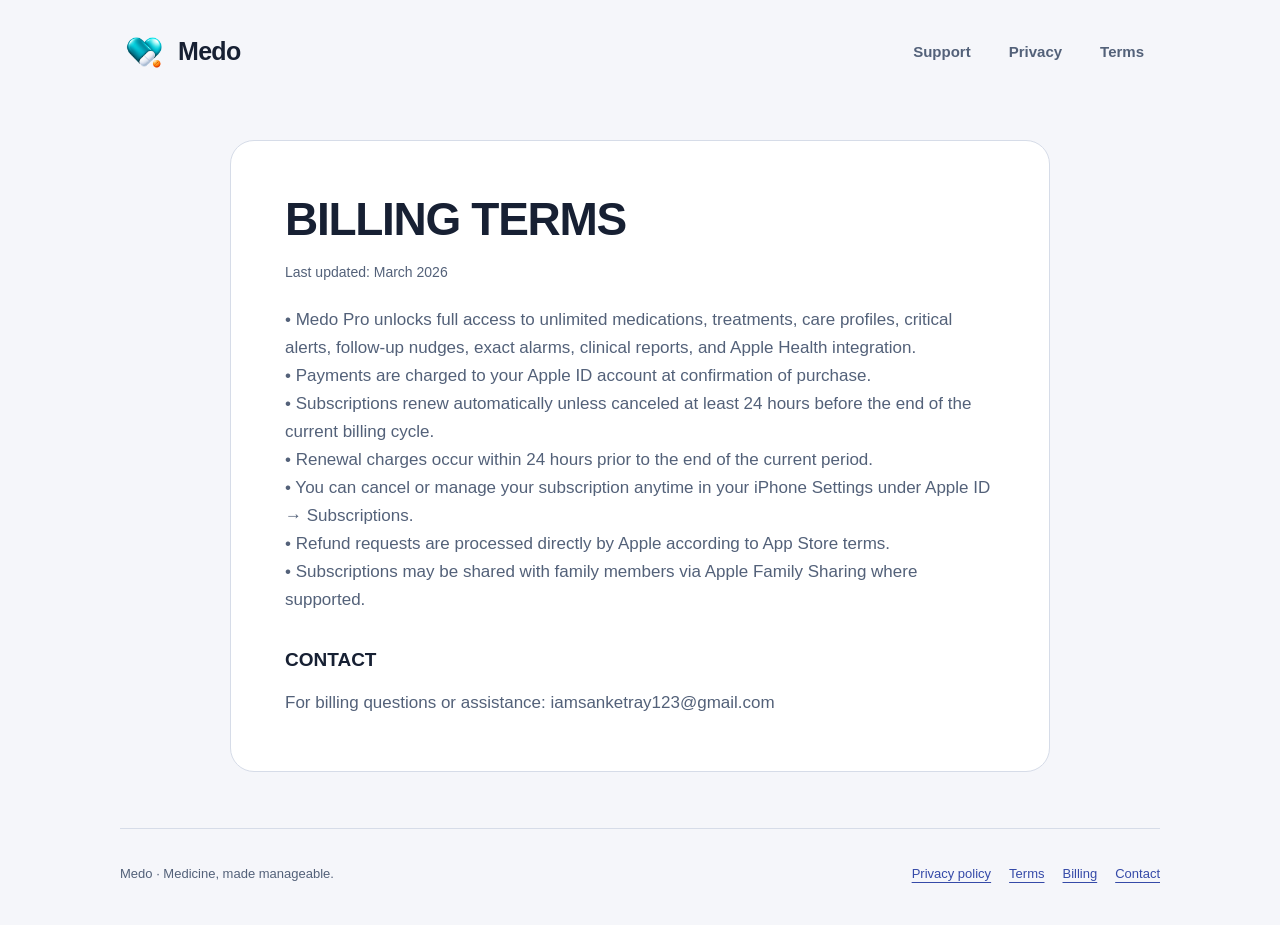
==== billing/index.html @ 56d87df6 "Publish Medo support and existing legal pages" ====
<!doctype html>
<html lang="en">
<head>
  <meta charset="utf-8"><meta name="viewport" content="width=device-width, initial-scale=1">
  <meta name="color-scheme" content="light dark">
  <title>Billing terms · Medo</title>
  <meta name="description" content="Medo support, privacy policy and terms for your medication reminder app.">
  <link rel="stylesheet" href="../styles.css">
</head>
<body>
  <a class="skip" href="#main">Skip to content</a>
  <header class="site-header wrap">
    <a class="brand" href="../" aria-label="Medo support home"><picture><source media="(prefers-color-scheme: dark)" srcset="../logo-dark.png"><img src="../logo-light.png" width="48" height="48" alt=""></picture><span>Medo</span></a>
    <nav aria-label="Main navigation"><a href="../">Support</a><a href="../privacy/">Privacy</a><a href="../terms/">Terms</a></nav>
  </header>
  <main id="main" class="wrap"><article class="legal card"><h1>BILLING TERMS</h1><p class="updated">Last updated: March 2026</p>
<p>• Medo Pro unlocks full access to unlimited medications, treatments, care profiles, critical alerts, follow-up nudges, exact alarms, clinical reports, and Apple Health integration.<br>• Payments are charged to your Apple ID account at confirmation of purchase.<br>• Subscriptions renew automatically unless canceled at least 24 hours before the end of the current billing cycle.<br>• Renewal charges occur within 24 hours prior to the end of the current period.<br>• You can cancel or manage your subscription anytime in your iPhone Settings under Apple ID → Subscriptions.<br>• Refund requests are processed directly by Apple according to App Store terms.<br>• Subscriptions may be shared with family members via Apple Family Sharing where supported.</p>
<h2>CONTACT</h2><p>For billing questions or assistance: iamsanketray123@gmail.com</p></article></main>
  <footer class="wrap"><span>Medo · Medicine, made manageable.</span><div><a href="../privacy/">Privacy policy</a><a href="../terms/">Terms</a><a href="../billing/">Billing</a><a href="mailto:iamsanketray123@gmail.com">Contact</a></div></footer>
</body>
</html>
---- styles.css ----
:root{color-scheme:light dark;--bg:#f5f6fa;--card:#fff;--surface:#eef1f7;--ink:#172033;--muted:#536179;--line:#d6dce8;--brand:#354aa8;--action:#4e64d8;--tint:#e8ecff;--mint:#168258}
@media(prefers-color-scheme:dark){:root{--bg:#0a1324;--card:#111e3b;--surface:#182a50;--ink:#f7f8fc;--muted:#aab7d0;--line:#263958;--brand:#9caeff;--action:#708dff;--tint:#182a50;--mint:#79f0b0}}
*{box-sizing:border-box}html{scroll-padding-top:24px}body{margin:0;background:var(--bg);color:var(--ink);font:17px/1.65 -apple-system,BlinkMacSystemFont,"Segoe UI",sans-serif;-webkit-font-smoothing:antialiased}.wrap{width:min(1040px,calc(100% - 48px));margin-inline:auto}a{color:var(--brand);text-underline-offset:4px}a:hover{text-decoration-thickness:2px}a:focus-visible,summary:focus-visible{outline:3px solid var(--action);outline-offset:5px;border-radius:6px}.skip{position:absolute;top:8px;left:16px;transform:translateY(-180%);background:var(--card);padding:12px;z-index:2}.skip:focus{transform:none}.site-header{display:flex;align-items:center;justify-content:space-between;gap:20px;padding-block:28px}.brand{display:flex;align-items:center;gap:10px;color:var(--ink);text-decoration:none;font-size:25px;font-weight:750;letter-spacing:-.7px}.brand img{display:block;object-fit:contain}.brand picture{width:48px;height:48px}nav{display:flex;gap:6px;flex-wrap:wrap}nav a{padding:10px 16px;min-height:44px;display:block;border-radius:24px;color:var(--muted);text-decoration:none;font-size:15px;font-weight:600}nav a[aria-current=page]{background:var(--tint);color:var(--brand)}.hero{padding:64px 0 52px;max-width:740px}.eyebrow{color:var(--brand);font-size:12px;letter-spacing:1.8px;font-weight:750;margin:0 0 20px}h1{font-size:clamp(38px,6vw,64px);line-height:1.08;letter-spacing:-2.3px;margin:0 0 24px;font-weight:750}.intro{font-size:21px;max-width:620px;color:var(--muted);margin:0 0 28px}.primary{display:inline-flex;align-items:center;gap:36px;min-height:52px;padding:12px 24px;border-radius:28px;background:var(--action);color:#fff;font-weight:650;text-decoration:none}.email{color:var(--muted);font-size:14px;overflow-wrap:anywhere;margin:12px 0 0}.cards{display:grid;grid-template-columns:1fr 1fr;gap:20px}.card{background:var(--card);border:1px solid var(--line);border-radius:24px;padding:30px}.card h2{font-size:23px;letter-spacing:-.5px;line-height:1.3;margin:16px 0 12px}.card p{color:var(--muted);margin:0 0 18px}.card a{display:inline-block;min-height:44px;padding-block:8px;font-weight:600}.icon{display:grid;place-items:center;width:44px;height:44px;border-radius:14px;background:var(--tint);color:var(--brand);font-size:26px;line-height:1}.mint{color:var(--mint)}.help{margin-top:24px}.help h2{margin:0 0 22px}.help .eyebrow{margin-bottom:12px}details{border-top:1px solid var(--line);padding-block:3px}summary{cursor:pointer;padding:18px 4px;font-weight:600;min-height:52px}details p{padding:0 4px 12px;max-width:760px}.notice{margin:32px 0 60px;padding:0 6px;color:var(--muted);font-size:15px;max-width:740px}.notice p{margin:4px 0 0}footer{border-top:1px solid var(--line);padding-block:26px;display:flex;justify-content:space-between;gap:16px;color:var(--muted);font-size:13px}footer div{display:flex;gap:18px;flex-wrap:wrap}footer a{display:inline-block;min-height:44px;padding-block:8px}footer span{padding-block:8px}.legal{max-width:820px;margin:36px auto 56px;padding:clamp(24px,5vw,54px)}.legal h1{font-size:clamp(30px,4vw,46px);letter-spacing:-1.3px;overflow-wrap:anywhere}.legal h2{font-size:19px;letter-spacing:0;margin:34px 0 16px}.legal p{white-space:normal;overflow-wrap:anywhere;margin-bottom:22px}.legal .updated{font-size:14px;margin-top:-8px}.legal p:last-child{margin-bottom:0}@media(max-width:600px){.wrap{width:calc(100% - 32px)}.site-header{padding-block:18px;gap:8px}.brand{font-size:22px;gap:5px}.brand img,.brand picture{width:36px;height:36px}nav{gap:0}nav a{padding:10px;font-size:14px}.hero{padding:42px 4px 36px}h1{letter-spacing:-1.4px}.intro{font-size:18px}.cards{grid-template-columns:1fr;gap:16px}.card{padding:24px;border-radius:22px}.help{margin-top:16px}.card h2{font-size:21px}footer{display:block}.legal{margin:24px auto 36px}.notice{margin-bottom:40px}}
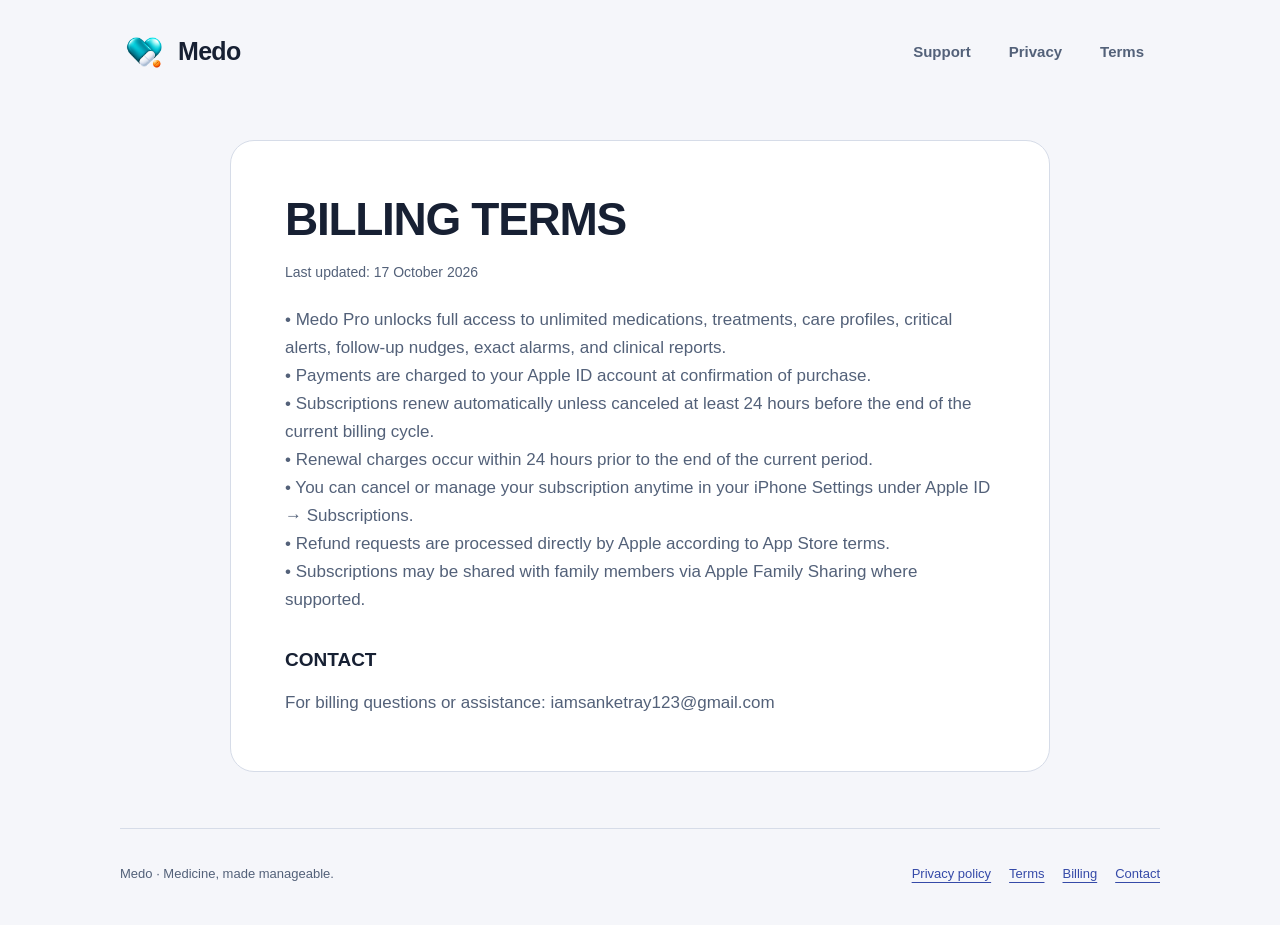
==== commit f530b237: "Correct privacy disclosures and remove withheld Health claims" ====
--- a/billing/index.html
+++ b/billing/index.html
@@ -5,7 +5,7 @@
   <meta name="color-scheme" content="light dark">
   <title>Billing terms · Medo</title>
   <meta name="description" content="Medo support, privacy policy and terms for your medication reminder app.">
-  <link rel="stylesheet" href="../styles.css">
+  <link rel="stylesheet" href="../styles-aa55f02c4ba7.css">
 </head>
 <body>
   <a class="skip" href="#main">Skip to content</a>
@@ -13,8 +13,8 @@
     <a class="brand" href="../" aria-label="Medo support home"><picture><source media="(prefers-color-scheme: dark)" srcset="../logo-dark.png"><img src="../logo-light.png" width="48" height="48" alt=""></picture><span>Medo</span></a>
     <nav aria-label="Main navigation"><a href="../">Support</a><a href="../privacy/">Privacy</a><a href="../terms/">Terms</a></nav>
   </header>
-  <main id="main" class="wrap"><article class="legal card"><h1>BILLING TERMS</h1><p class="updated">Last updated: March 2026</p>
-<p>• Medo Pro unlocks full access to unlimited medications, treatments, care profiles, critical alerts, follow-up nudges, exact alarms, clinical reports, and Apple Health integration.<br>• Payments are charged to your Apple ID account at confirmation of purchase.<br>• Subscriptions renew automatically unless canceled at least 24 hours before the end of the current billing cycle.<br>• Renewal charges occur within 24 hours prior to the end of the current period.<br>• You can cancel or manage your subscription anytime in your iPhone Settings under Apple ID → Subscriptions.<br>• Refund requests are processed directly by Apple according to App Store terms.<br>• Subscriptions may be shared with family members via Apple Family Sharing where supported.</p>
+  <main id="main" class="wrap"><article class="legal card"><h1>BILLING TERMS</h1><p class="updated">Last updated: 17 October 2026</p>
+<p>• Medo Pro unlocks full access to unlimited medications, treatments, care profiles, critical alerts, follow-up nudges, exact alarms, and clinical reports.<br>• Payments are charged to your Apple ID account at confirmation of purchase.<br>• Subscriptions renew automatically unless canceled at least 24 hours before the end of the current billing cycle.<br>• Renewal charges occur within 24 hours prior to the end of the current period.<br>• You can cancel or manage your subscription anytime in your iPhone Settings under Apple ID → Subscriptions.<br>• Refund requests are processed directly by Apple according to App Store terms.<br>• Subscriptions may be shared with family members via Apple Family Sharing where supported.</p>
 <h2>CONTACT</h2><p>For billing questions or assistance: iamsanketray123@gmail.com</p></article></main>
   <footer class="wrap"><span>Medo · Medicine, made manageable.</span><div><a href="../privacy/">Privacy policy</a><a href="../terms/">Terms</a><a href="../billing/">Billing</a><a href="mailto:iamsanketray123@gmail.com">Contact</a></div></footer>
 </body>
--- a/styles-aa55f02c4ba7.css
+++ b/styles-aa55f02c4ba7.css
@@ -0,0 +1,4 @@
+:root{color-scheme:light dark;--bg:#f5f6fa;--card:#fff;--surface:#eef1f7;--ink:#172033;--muted:#536179;--line:#d6dce8;--brand:#354aa8;--action:#4e64d8;--tint:#e8ecff;--mint:#168258}
+@media(prefers-color-scheme:dark){.primary{color:#0a1324!important}}
+@media(prefers-color-scheme:dark){:root{--bg:#0a1324;--card:#111e3b;--surface:#182a50;--ink:#f7f8fc;--muted:#aab7d0;--line:#263958;--brand:#9caeff;--action:#708dff;--tint:#182a50;--mint:#79f0b0}}
+*{box-sizing:border-box}html{scroll-padding-top:24px}body{margin:0;background:var(--bg);color:var(--ink);font:17px/1.65 -apple-system,BlinkMacSystemFont,"Segoe UI",sans-serif;-webkit-font-smoothing:antialiased}.wrap{width:min(1040px,calc(100% - 48px));margin-inline:auto}a{color:var(--brand);text-underline-offset:4px}a:hover{text-decoration-thickness:2px}a:focus-visible,summary:focus-visible{outline:3px solid var(--action);outline-offset:5px;border-radius:6px}.skip{position:absolute;top:8px;left:16px;transform:translateY(-180%);background:var(--card);padding:12px;z-index:2}.skip:focus{transform:none}.site-header{display:flex;align-items:center;justify-content:space-between;gap:20px;padding-block:28px}.brand{display:flex;align-items:center;gap:10px;color:var(--ink);text-decoration:none;font-size:25px;font-weight:750;letter-spacing:-.7px}.brand img{display:block;object-fit:contain}.brand picture{width:48px;height:48px}nav{display:flex;gap:6px;flex-wrap:wrap}nav a{padding:10px 16px;min-height:44px;display:block;border-radius:24px;color:var(--muted);text-decoration:none;font-size:15px;font-weight:600}nav a[aria-current=page]{background:var(--tint);color:var(--brand)}.hero{padding:64px 0 52px;max-width:740px}.eyebrow{color:var(--brand);font-size:12px;letter-spacing:1.8px;font-weight:750;margin:0 0 20px}h1{font-size:clamp(38px,6vw,64px);line-height:1.08;letter-spacing:-2.3px;margin:0 0 24px;font-weight:750}.intro{font-size:21px;max-width:620px;color:var(--muted);margin:0 0 28px}.primary{display:inline-flex;align-items:center;gap:36px;min-height:52px;padding:12px 24px;border-radius:28px;background:var(--action);color:#fff;font-weight:650;text-decoration:none}.email{color:var(--muted);font-size:14px;overflow-wrap:anywhere;margin:12px 0 0}.cards{display:grid;grid-template-columns:1fr 1fr;gap:20px}.card{background:var(--card);border:1px solid var(--line);border-radius:24px;padding:30px}.card h2{font-size:23px;letter-spacing:-.5px;line-height:1.3;margin:16px 0 12px}.card p{color:var(--muted);margin:0 0 18px}.card a{display:inline-block;min-height:44px;padding-block:8px;font-weight:600}.icon{display:grid;place-items:center;width:44px;height:44px;border-radius:14px;background:var(--tint);color:var(--brand);font-size:26px;line-height:1}.mint{color:var(--mint)}.help{margin-top:24px}.help h2{margin:0 0 22px}.help .eyebrow{margin-bottom:12px}details{border-top:1px solid var(--line);padding-block:3px}summary{cursor:pointer;padding:18px 4px;font-weight:600;min-height:52px}details p{padding:0 4px 12px;max-width:760px}.notice{margin:32px 0 60px;padding:0 6px;color:var(--muted);font-size:15px;max-width:740px}.notice p{margin:4px 0 0}footer{border-top:1px solid var(--line);padding-block:26px;display:flex;justify-content:space-between;gap:16px;color:var(--muted);font-size:13px}footer div{display:flex;gap:18px;flex-wrap:wrap}footer a{display:inline-block;min-height:44px;padding-block:8px}footer span{padding-block:8px}.legal{max-width:820px;margin:36px auto 56px;padding:clamp(24px,5vw,54px)}.legal h1{font-size:clamp(30px,4vw,46px);letter-spacing:-1.3px;overflow-wrap:anywhere}.legal h2{font-size:19px;letter-spacing:0;margin:34px 0 16px}.legal p{white-space:normal;overflow-wrap:anywhere;margin-bottom:22px}.legal .updated{font-size:14px;margin-top:-8px}.legal p:last-child{margin-bottom:0}@media(max-width:600px){.wrap{width:calc(100% - 32px)}.site-header{padding-block:18px;gap:8px}.brand{font-size:22px;gap:5px}.brand img,.brand picture{width:36px;height:36px}nav{gap:0}nav a{padding:10px;font-size:14px}.hero{padding:42px 4px 36px}h1{letter-spacing:-1.4px}.intro{font-size:18px}.cards{grid-template-columns:1fr;gap:16px}.card{padding:24px;border-radius:22px}.help{margin-top:16px}.card h2{font-size:21px}footer{display:block}.legal{margin:24px auto 36px}.notice{margin-bottom:40px}}
